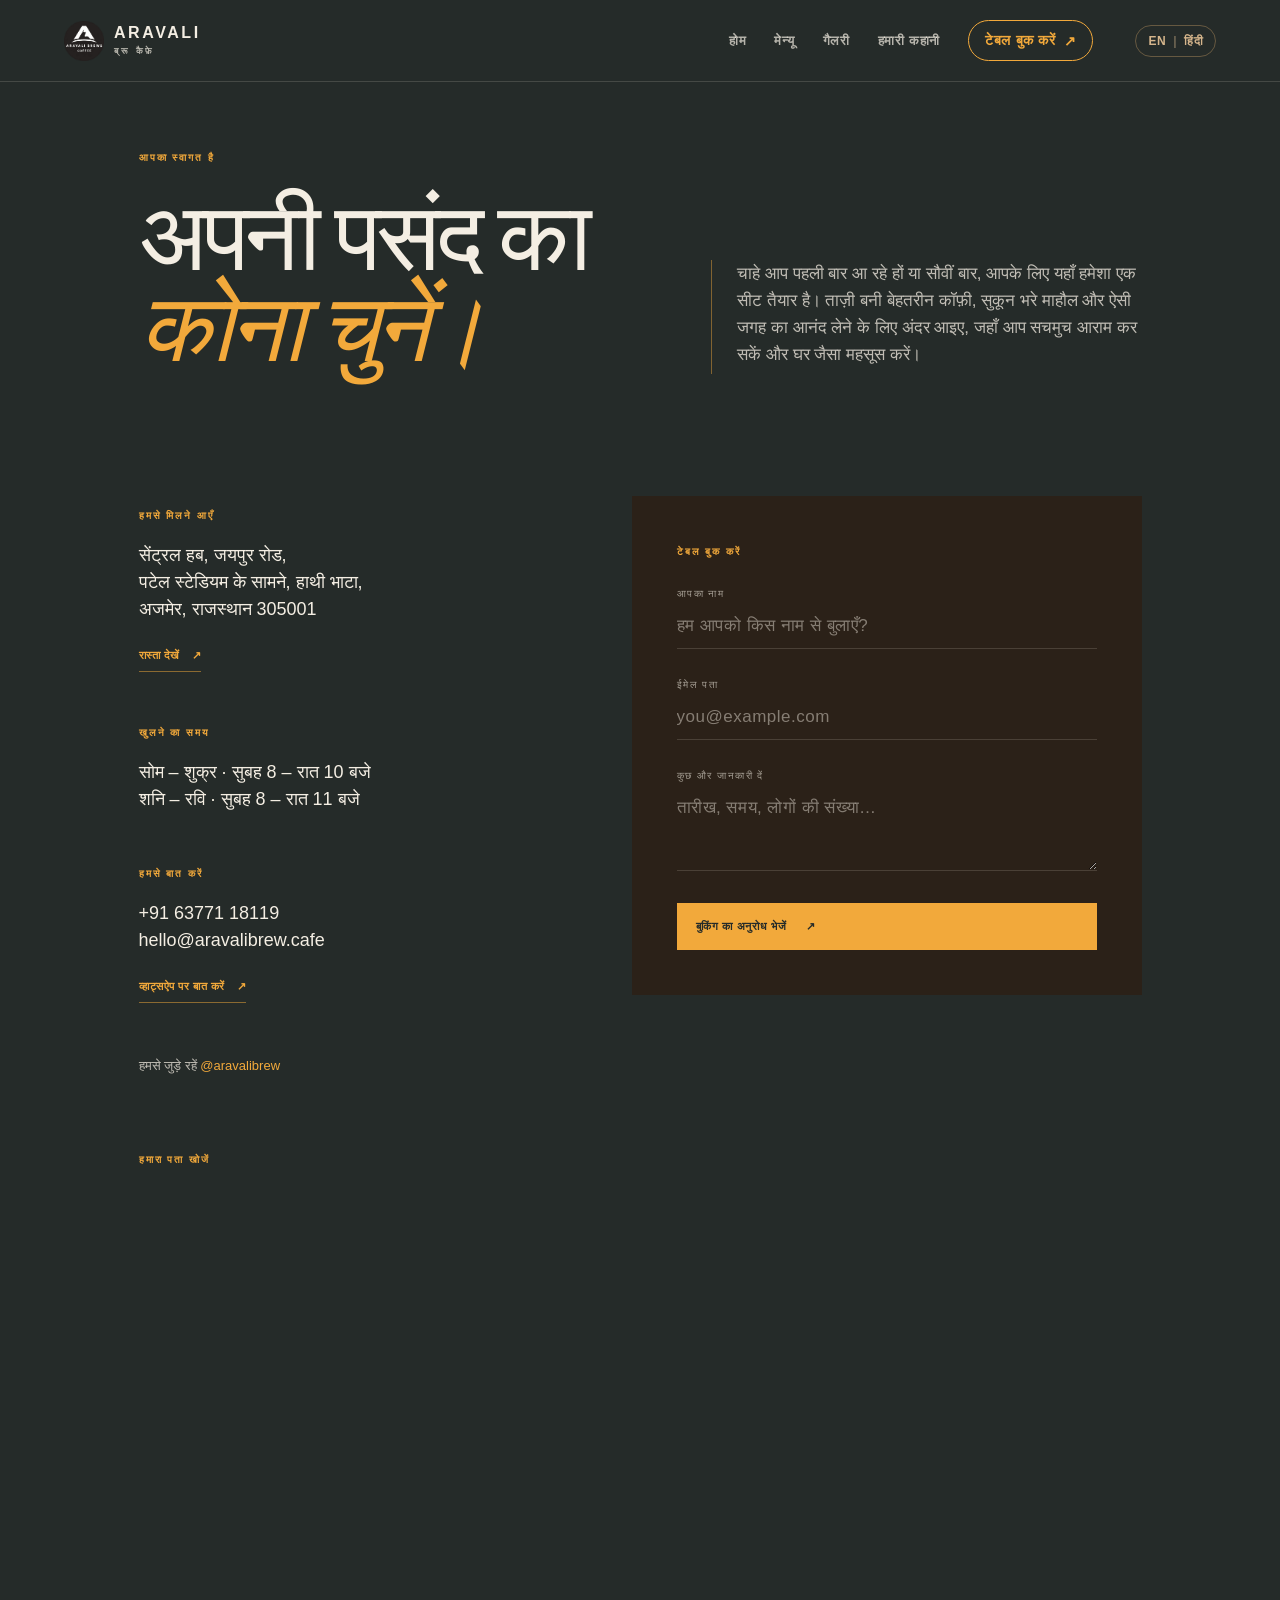
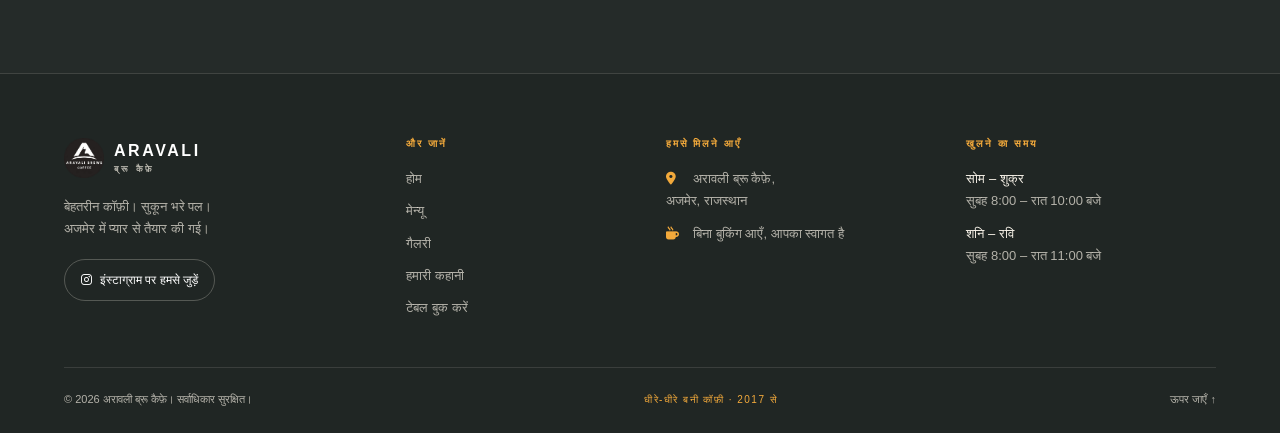
==== contact-hindi.html @ 502e84df "Update website files and assets" ====
<!DOCTYPE html>
<html lang="en">
<head>
  <meta charset="UTF-8">
  <meta name="viewport" content="width=device-width, initial-scale=1">
  <title>संपर्क करें | अरावली ब्रू कैफ़े</title>
      <link rel="shortcut icon" href="../images/logo.png" type="image/x-icon">

<link rel="stylesheet" href="https://cdnjs.cloudflare.com/ajax/libs/font-awesome/6.5.1/css/all.min.css">
  <link rel="stylesheet" href="./assets/style.css">
  <!-- <link rel="stylesheet" href="./assets/contact.css"> -->
</head>

<body>

<header class="site-header">
  <a class="brand" href="index-hindi.html">
    <img src="./assets/images/logo.png" alt="अरावली ब्रू कैफ़े का लोगो" class="brand-mark">
    <span>ARAVALI<small>ब्रू कैफ़े</small></span>
  </a>

<!--nav-list--->
  <input type="checkbox" id="nav-list" class="nav-list">
  <label for="nav-list" class="hamburger" aria-label="मेन्यू खोलें">
    <span></span>
    <span></span>
    <span></span>
  </label>

  <nav class="main-nav">
    <a  href="index-hindi.html">होम</a>
    <a  href="menu-hindi.html">मेन्यू</a>
    <a href="gallery-hindi.html">गैलरी</a>
    <a href="our-story-hindi.html">हमारी कहानी</a>
    <a class="nav-cta" href="contact-hindi.html">टेबल बुक करें <span>↗</span></a><!-- language -->
    <a href="contact-hindi.html" class="language-toggle" lang="hi">
      <span class="lang-en">EN</span>
      <span class="lang-divider">|</span>
      <span class="lang-hi">हिंदी</span>
    </a>
  </nav>
</header>
  <main>

    <!-- Intro -->
    <section class="contact-intro">
      <p class="eyebrow">आपका स्वागत है</p>
      <h1>अपनी पसंद का<br><em>कोना चुनें।</em></h1>
      <p class="contact-intro-copy">चाहे आप पहली बार आ रहे हों या सौवीं बार, आपके लिए यहाँ हमेशा एक सीट तैयार है। ताज़ी बनी बेहतरीन कॉफ़ी, सुकून भरे माहौल और ऐसी जगह का आनंद लेने के लिए अंदर आइए, जहाँ आप सचमुच आराम कर सकें और घर जैसा महसूस करें।</p>
    </section>

    <!-- Info + form -->
    <section class="contact-grid">

      <div class="info">

        <div class="info-block">
          <p class="eyebrow">हमसे मिलने आएँ</p>  
          <p class="info-text">सेंट्रल हब, जयपुर रोड,<br>पटेल स्टेडियम के सामने, हाथी भाटा,<br>अजमेर, राजस्थान 305001</p>
          <!-- opens Google Maps directions to the cafe -->
          <a class="text-link" href="https://www.google.com/maps/dir/?api=1&amp;destination=Central+Hub,+Jaipur+Rd,+Hathi+Bhata,+Ajmer,+Rajasthan+305001" target="_blank" rel="noreferrer">रास्ता देखें <span>↗</span></a>
        </div>

        <div class="info-block">
          <p class="eyebrow">खुलने का समय</p>
          <p class="info-text">सोम – शुक्र · सुबह 8 – रात 10 बजे<br>शनि – रवि · सुबह 8 – रात 11 बजे</p>
        </div>

        <div class="info-block">
          <p class="eyebrow">हमसे बात करें</p>
          <p class="info-text"><a href="tel:+916377118119">+91 63771 18119</a><br><a href="mailto:hello@aravalibrew.cafe">hello@aravalibrew.cafe</a></p>
          
          <a class="text-link" href="https://wa.me/916377118119?text=Hi%20Aravali%20Brew%2C%20I%27d%20like%20to%20reserve%20a%20table." target="_blank" rel="noreferrer">व्हाट्सऐप पर बात करें <span>↗</span></a>
        </div>

        <a class="social" href="https://instagram.com/aravalibrews/" target="_blank" rel="noreferrer">

          <span>हमसे जुड़े रहें <b>@aravalibrew</b></span>
        </a>

      </div>

      <form class="form-card" action="#" method="post">
        <p class="eyebrow">टेबल बुक करें</p>

        <div class="field">
          <label for="name">आपका नाम</label>
          <input id="name" type="text" name="name" placeholder="हम आपको किस नाम से बुलाएँ?" required>
        </div>

        <div class="field">
          <label for="email">ईमेल पता</label>
          <input id="email" type="email" name="email" placeholder="you@example.com" required>
        </div>

        <div class="field">
          <label for="more">कुछ और जानकारी दें</label>
          <textarea id="more" name="message" rows="3" placeholder="तारीख, समय, लोगों की संख्या…"></textarea>
        </div>

        <button type="submit">बुकिंग का अनुरोध भेजें <span>↗</span></button>
      </form>

    </section>

    <!-- google map -->
    <section class="map-section">
      <p class="eyebrow">हमारा पता खोजें</p>
      <iframe class="map-frame" title="अजमेर में अरावली ब्रू कैफ़े का नक्शा" src="https://maps.google.com/maps?q=Central+Hub,+Jaipur+Rd,+Hathi+Bhata,+Ajmer,+Rajasthan+305001&amp;output=embed" loading="lazy" referrerpolicy="no-referrer-when-downgrade" allowfullscreen></iframe>
    </section>

  </main>

  
  <footer class="site-footer">
    <div class="footer-top">

      <div class="footer-col footer-about">
        <a class="brand" href="index-hindi.html">
          <img src="./assets/images/logo.png" alt="अरावली ब्रू कैफ़े का लोगो" class="brand-mark">
          <span>ARAVALI<small>ब्रू कैफ़े</small></span>
        </a>
        <p>बेहतरीन कॉफ़ी। सुकून भरे पल।<br>अजमेर में प्यार से तैयार की गई।</p>
        <a class="footer-social" href="https://www.instagram.com/aravalibrews/" target="_blank" rel="noreferrer">
          <i class="fab fa-instagram fa-1.5x"></i>इंस्टाग्राम पर हमसे जुड़ें
        </a>
      </div>

      <div class="footer-col">
        <h4>और जानें</h4>
        <div class="footer-links">
          <a href="index-hindi.html">होम</a>
          <a href="menu-hindi.html">मेन्यू</a>
          <a href="gallery-hindi.html">गैलरी</a>
          <a href="our-story-hindi.html">हमारी कहानी</a>
          <a href="contact-hindi.html">टेबल बुक करें</a>
        </div>
      </div>

      <div class="footer-col">
        <h4>हमसे मिलने आएँ</h4>
        <p><i class="fa-solid fa-location-dot"></i> अरावली ब्रू कैफ़े,<br>अजमेर, राजस्थान</p>
        <p><i class="fa-solid fa-mug-hot"></i> बिना बुकिंग आएँ, आपका स्वागत है</p>
      </div>

      <div class="footer-col">
        <h4>खुलने का समय</h4>
        <p><span>सोम – शुक्र</span> सुबह 8:00 – रात 10:00 बजे</p>
        <p><span>शनि – रवि</span> सुबह 8:00 – रात 11:00 बजे</p>
      </div>

    </div>

    <div class="footer-bottom">
      <span>© 2026 अरावली ब्रू कैफ़े। सर्वाधिकार सुरक्षित।</span>
      <span class="footer-tag">धीरे-धीरे बनी कॉफ़ी · 2017 से</span>
      <a href="#top">ऊपर जाएँ ↑</a>
    </div>
  </footer>
</body>
</html>
---- assets/style.css ----
*{
      box-sizing: border-box;
      margin: 0;
    }
    body{
      background: #252B29;
      color: #F4EEE3;
      font-family: "DM Sans" , sans-serif;
    }
    a {
      color: inherit ;
      text-decoration: none;
    }
  /* header */
    .site-header{
      height: clamp(66px, 7vw, 82px);
      display: flex;
      align-items:  center;
      padding: 0 clamp(16px, 5vw, 70px);
      background: #252B29;
      border-bottom:1px solid rgba(244, 238, 227, 0.15);
      position: relative;
      z-index: 100;
    }
    .brand{
      display: flex;
      align-items: center;
      gap: 10px ;
      font: 600  16px "DM Sans", sans-serif;
      letter-spacing:0.16em;
    }
    .brand-mark{
      width: auto;
      height: 40px;
      object-fit: contain;
    }

    .brand small{
      display: block;
      margin-top: 4px;
      color: rgba(244, 238, 227, 0.7);
      font-size: 9px;
      letter-spacing: 0.3em;
    }

    .main-nav{
      display: flex;
      align-items: center;
      gap: clamp(14px, 2.2vw, 29px);
      margin-left: auto ;
      font: 700 13px "DM Sans", sans-serif;
      letter-spacing: 0.05em;
      color: rgba(244, 238, 227, 0.7);
    }
    .main-nav a{
      transition: color 0.25s ;
    }

    .main-nav a:hover,
    .main-nav a.active{
      color: #F7F2E8;
    }

    .nav-cta{
      font-size: 14px;
      display: flex;
      align-items:center;
      gap: 8px;
      padding: 11px 16px;
      border: 1px solid #F2A93B;
      border-radius: 100px;
      color: #F2A93B;
      transition: background 0.3s;
    }

    .nav-cta:hover{
      background: #F2A93B;
      color: #252B29 ;
    }
    
/* Language Toggle */
.language-toggle {
  display: inline-flex;
  align-items: center;
  justify-content: center;
  gap: 7px;
  margin-left: 14px;
  padding: 8px 12px;
  border: 1px solid rgba(183, 145, 94, 0.45);
  border-radius: 30px;
  color: #d5b58c;
  text-decoration: none;
  font-size: 12px;
  letter-spacing: 0.5px;
  white-space: nowrap;
  transition: all 0.3s ease;
}

.language-toggle:hover {
  background: rgba(183, 145, 94, 0.12);
  border-color: #c6a16d;
  color: #f0d6ad;
  transform: translateY(-1px);
}

.language-toggle .lang-divider {
  color: rgba(213, 181, 140, 0.45);
}

.language-toggle .lang-en,
.language-toggle .lang-hi {
  transition: color 0.3s ease;
}


  /* hero */
.hero {
  position: relative;
  min-height: clamp(520px, 75vh, 720px);
  display: flex;
  align-items: center;
  padding: clamp(90px, 8vw, 120px) clamp(22px, 8vw, 110px);
}

.hero-image {
  position: absolute;
  inset: 0;
  background-image: url("./images/story.jpg");
  background-size: cover;
  background-position: center 60%;
  animation: heroIn 1.4s ease both;
}

.hero-overlay {
  position: absolute;
  inset: 0;
  background: 
    linear-gradient(90deg, rgba(37, 43, 41, 0.87), rgba(37, 43, 41, 0.18) 75%),
    linear-gradient(0deg, rgba(37, 43, 41, 0.7), transparent 55%);
}

.hero-content {
  position: relative;
  max-width: 680px;
  animation: rise 0.8s 0.2s ease both;
}

.eyebrow {
  color: #F2A93B;
  font: 600 10px "DM Sans", sans-serif;
  letter-spacing: 0.2em;
  text-transform: uppercase;
}

.hero h1 {
  margin: clamp(10px, 1.5vw, 18px) 0;
  font: 500 clamp(38px, 6vw, 72px) / 0.95 "Playfair Display", serif;
  letter-spacing: -0.04em;
}

.hero h1 em {
  color: #F2A93B;
  font-family: "Cormorant Garamond", "Playfair Display", serif;
  font-weight: 500;
}

.hero-copy {
  max-width: min(335px, 100%);
  margin: clamp(10px, 1.5vw, 20px) 0 clamp(20px, 2.5vw, 28px);
  color: rgba(244, 238, 227, 0.85);
  font: 15px / 1.65 "DM Sans", sans-serif;
}

.button {
  display: inline-flex;
  align-items: center;
  gap: 20px;
  padding: 15px 19px;
  background: #bd8516;
  color: #ffffff;
  font: 600 11px "DM Sans", sans-serif;
  letter-spacing: 0.06em;
  transition: transform 0.25s;
}

.button:hover {
  transform: translateY(-3px);
}

.hero-note {
  position: absolute;
  right: 5vw;
  bottom: 5vw;
  display: flex;
  align-items: center;
  gap: 14px;
  color: rgba(244, 238, 227, 0.7);
  font: 10px "DM Sans", sans-serif;
}

.hero-note p {
  position: absolute;
  right: 0;
  top: 22px;
  width: 100px;
  text-align: right;
  font-size: 8px;
  letter-spacing: 0.15em;
  text-transform: uppercase;
}
 /* welcome */

    .welcome{
      padding: clamp(36px, 4.5vw, 60px) clamp(22px, 10vw, 150px);
      background: #F4EEE3;
    }

    .welcome .eyebrow {
      color: #B8692F;
    }
    .welcome-grid {
      display: grid;
      grid-template-columns: repeat(auto-fit, minmax(min(100%, 320px), 1fr));
      gap: clamp(24px, 6vw, 110px);
      align-items:  end;
      margin-top: clamp(16px, 2.2vw, 28px) ;
    }

    .welcome h2{
      color: #252B29;
      font: 500 clamp(32px, 4vw, 58px) / 0.92 "Playfair Display", serif;
      letter-spacing: -0.045em;
      line-height: 120%;  
    }
    .welcome h2 em {
      color: #B8692F;
      font-family: "Cormorant Garamond", "Playfair Display", serif;
    }
    .large-copy {
      max-width: 100%;
      margin-bottom: clamp(14px, 1.8vw, 22px);
      color: rgba(37, 43, 41, 0.75);
      font: clamp(14px, 1.2vw, 15px) / 1.6 "DM Sans", sans-serif;
    }

    .text-link{
      display: inline-flex;
      align-items: center ;
      gap: 12px;
      padding-bottom: 9px;
      border-bottom: 1px solid rgba(184, 105, 47, 0.5);
      color: #B8692F;
      font: 600 11px "DM Sans", sans-serif;
      letter-spacing: 0.05em ;
      transition: gap 0.3s ;
    }

    .text-link:hover{
      gap: 20px ;
    }  
    /* features */

    .feature-strip{
      display: grid ;
      grid-template-columns: repeat(auto-fit, minmax(min(100%, 380px), 1fr));
    }
    .feature-photo {
      min-height: 320px;
      overflow: hidden;
    }
    .feature-image{
      width: 100%;
      height:100%;
      background-image: url("./images/home2.jpg");
      background-size: cover;
      background-position: center;
      transition: transform 1.2s ease;
    }
    .feature-photo:hover .feature-image {
      transform: scale(1.06);
    }

    .feature-copy{
      padding: clamp(48px, 8vw, 110px) clamp(22px, 7vw, 110px);
      background: #334b57;
    }

    .feature-copy .eyebrow{
      color: #F7F2E8;
    }
    .feature-copy h2 {
      margin:clamp(14px, 2vw, 25px) 0;
      font: 500 clamp(38px, 5.2vw, 78px) / 0.92 "Playfair Display", serif;
      letter-spacing: -0.045em;
    }

    .feature-copy h2 em{
      color: #F2A93B;
      font-family: "Cormorant Garamond", "Playfair Display", serif;
    }
    .feature-copy p:not(.eyebrow) {
      max-width: min(300px, 100%);
      margin: clamp(18px, 2.5vw, 30px) 0;
      color: #F7F2E8;
      font: clamp(14px, 1.3vw, 15px) / 1.7 "DM Sans", sans-serif;
    }
    .light-link {
      color: #F7F2E8;
      border-color: rgba(247, 242, 232, 0.5);
    }
    /* ------ quote ---------- */
    .quote-section {
      padding: clamp(64px, 8vw, 120px) clamp(22px, 10vw, 150px);
      text-align: center;
    }

    .quote-mark {
      margin-bottom: clamp(16px, 2.5vw, 32px);
      color: #F2A93B;
      font: clamp(64px, 8vw, 100px) / 0.4 "Cormorant Garamond", "Playfair Display", serif;
    }

    .quote-section blockquote {
      margin: 0 auto 35px;
      font: italic 500 clamp(30px, 4.8vw, 72px) / 0.95 "Playfair Display", serif;
    }

    /* ------- footer ------- */

    .site-footer {
      padding: clamp(40px, 5vw, 70px) clamp(20px, 5vw, 70px) 24px ;
      border-top: 1px solid rgba(244, 238, 227, 0.15);
      background: #202624;
      color: rgba(244, 238, 227, 0.7);
      font: 13px / 1.7 "DM Sans", sans-serif;
    }
    .footer-top {
      display: grid;
      grid-template-columns: 1.4fr 1fr 1.2fr 1.2fr;
      gap: clamp(28px, 4vw, 60px);
      padding-bottom: clamp(28px, 4vw, 48px);
      border-bottom: 1px solid rgba(244, 238, 227, 0.12);
    }

    .footer-col h4 {
      margin-bottom: 18px;
      color: #F2A93B;
      font: 600 10px "DM Sans", sans-serif;
      letter-spacing: 0.2em;
      text-transform: uppercase;
    }

    .footer-col p {
      margin-bottom: 10px;
    }
    .footer-col p i {
      width: 18px;
      margin-right: 6px;
      color: #F2A93B;
    }

    .footer-col p span {
      display: block;
      color: #F7F2E8;
      font-weight: 500;
    }
    .footer-about .brand {
      margin-bottom: 18px;
    }

    .footer-social {
      display: inline-flex;
      align-items: center;
      gap: 8px;
      margin-top: 8px;
      padding: 10px 16px;
      border: 1px solid rgba(244, 238, 227, 0.25);
      border-radius: 100px;
      color: #F7F2E8;
      font-size: 12px;
      transition: border-color 0.3s, background 0.3s;
    }

    .footer-social:hover {
      border-color: #F2A93B;
      background: rgba(242, 169, 59, 0.1);
    }
    .site-footer a {
      color: white;
    }

    .footer-links {
      display: flex;
      flex-direction: column;
      gap: 10px;
      padding: 0;
    }

    .footer-links a {
      color: rgba(244, 238, 227, 0.7);
      transition: color 0.25s, transform 0.25s;
    }

    .footer-links a:hover{
      color: #F2A93B;
      transform: translateX(4px) ;
    }

    .footer-bottom {
      display: flex;
      flex-wrap: wrap;
      align-items: center;
      justify-content: space-between;
      gap: 12px;
      padding-top: 22px;
      font-size: 11px;
    }
    .footer-tag{
      color: #F2A93B;
      letter-spacing: 0.15em;
      text-transform: uppercase;
      font-size: 10px;
    }
    .footer-bottom a {
      color: rgba(244, 238, 227, 0.7);
      transition: color 0.25s;
    }
    .footer-bottom a:hover {
      color: #F2A93B;
    }

    @media (max-width: 900px) {
      .footer-top {
        grid-template-columns: 1fr 1fr;
      }
    }

    @media (max-width: 520px) {
      .footer-top {
        grid-template-columns: 1fr;
      }
      .footer-bottom {
        flex-direction: column;
        align-items: flex-start;
      }
    }  /* animations */
    @keyframes heroIn{
      from {
        transform: scale(1.08);
        opacity: 0.4;
      }
      to {
        transform: scale(1);
        opacity: 1;
      }
    }
    @keyframes rise{
      from {
        transform: translateY(25px);
        opacity: 0;
      }
      to {
        transform: none;
        opacity: 1;
      }
    }
    @keyframes grow{
      from {
        transform: scaleX(0);
      }
      to {
        transform: scaleX(1);
      }
    }

    @keyframes spin{
      to {
        transform: rotate(360deg);
      }
    }

    @keyframes reveal {
      from {
        transform: translateY(40px);
        opacity: 0;
      }
    }

/* --------- Hamburger------- */
.nav-list,
.hamburger {
  display: none;
}
/* ------ mobile ------- */
@media (max-width: 768px) {
    .language-toggle {
        margin-left: 6px;
        padding: 7px 9px;
        font-size: 11px;
        gap: 5px;
      }
    

  .hamburger {
    display: flex;
    flex-direction: column;
    justify-content: center;
    align-items: center;
    gap: 5px;
    flex-shrink: 0;
    width: 40px;
    height: 40px;
    margin-left: auto;
    cursor: pointer;
  }
  .hamburger span {
    display: block;
    width: 24px;
    height: 2px;
    background: #F4EEE3;
    transition: transform 0.3s ease, opacity 0.3s ease;
  }
  .nav-list:checked + .hamburger span:nth-child(1) {
    transform: translateY(7px) rotate(45deg);
  }
  .nav-list:checked + .hamburger span:nth-child(2) {
    opacity: 0;
  }
  .nav-list:checked + .hamburger span:nth-child(3) {
    transform: translateY(-7px) rotate(-45deg);
  }

  /* dropdown, closed by default */
  .main-nav {
    position: absolute;
    top: 100%;
    left: 0;
    right: 0;
    flex-direction: column;
    align-items: flex-start;
    gap: 0;
    margin-left: 0;
    max-height: 0;
    overflow: hidden;
    background: #252B29;
    font-size: 14px;
    transition: max-height 0.4s ease;
  }

  /* dropdown open */
  .nav-list:checked ~ .main-nav {
    max-height: 420px;
    border-bottom: 1px solid rgba(244, 238, 227, 0.15);
  }

  .main-nav a:not(.nav-cta) {
    width: 100%;
    padding: 16px clamp(16px, 5vw, 70px);
    border-top: 1px solid rgba(244, 238, 227, 0.08);
  }

  .nav-cta {
    margin: 16px clamp(16px, 5vw, 70px) 20px;
  }

  .page-indicator {
    display: none;
  }
}

@media (max-width: 360px) {
  .site-footer {
    flex-direction: column;
    align-items: flex-start;
  }
}


/* ------- Menu ----------- */
/* introo */

.page-intro {
  display: grid;
  grid-template-columns: minmax(0, 1.15fr) minmax(0, 1fr);
  column-gap: clamp(30px, 6vw, 90px);
  align-items: end;
  padding: clamp(36px, 5vw, 70px) clamp(22px, 10vw, 150px) clamp(72px, 9vw, 120px);
}

.page-intro .eyebrow {
  grid-column: 1 / -1;
  animation: rise 0.8s 0.1s ease both;
}

.page-intro h1 {
  grid-column: 1;
  max-width: 900px;
  margin: clamp(16px, 2.5vw, 25px) 0;
  font: 500 clamp(44px, 7.5vw, 108px) / 0.9 "Playfair Display", serif;
  letter-spacing: -0.05em;
  animation: rise 0.8s 0.25s ease both;
}
.page-intro h1 em {
  color: #F2A93B;
  font-family: "Cormorant Garamond", "Playfair Display", serif;
  font-weight: 500;
}

.intro-copy {
  grid-column: 2;
  width: 100%;
  max-width: 460px;
  margin-bottom: clamp(16px, 2.5vw, 25px);
  padding-bottom: 6px;
  padding-left: clamp(16px, 2vw, 28px);
  border-left: 1px solid rgba(242, 169, 59, 0.45);
  color: rgba(244, 238, 227, 0.75);
  font: clamp(15px, 1.4vw, 17px) / 1.7 "DM Sans", sans-serif;
  animation: rise 0.8s 0.4s ease both;
}

/* tablets and phones: stack again */
@media (max-width: 768px) {
  .page-intro {
    grid-template-columns: minmax(0, 1fr);
  }
  .page-intro h1,
  .intro-copy {
    grid-column: 1;
  }
  .intro-copy {
    max-width: 620px;
    margin-bottom: 0;
    padding-left: 0;
    border-left: 0;
  }
}
/* -------- menu section ------ */

.menu-section {
  padding: clamp(36px, 4vw, 56px) clamp(22px, 10vw, 150px) clamp(60px, 8vw, 110px);
  background: #F4EEE3;
  color: #252B29;
  display: flex;
  flex-direction: column;
}

/* ------- tabs ---------- */

html {
  scroll-behavior: smooth;
}

.tabs {
  order: -1;
  display: flex;
  flex-wrap: wrap;
  gap: clamp(18px, 3vw, 34px);
  border-bottom: 1px solid rgba(37, 43, 41, 0.15);
}

.tabs a{
  position: relative;
  padding-bottom: 18px;
  color: rgba(37, 43, 41, 0.6);
  font: 600 12px "DM Sans", sans-serif;
  letter-spacing: 0.03em;
  transition: color 0.3s;
}
.tabs a::after{
  content: "";
  position: absolute;
  left: 0;
  bottom: -1px;
  width: 100%;
  height: 2px;
  background: #B8692F;
  transform: scaleX(0);
  transform-origin: left;
  transition: transform 0.4s ease;
}
.tabs a:hover {
  color: #252B29;
}

.tabs a:first-child {
  color: #B8692F;
}


.tabs a:first-child::after {
  transform: scaleX(1);
}

#kitchen:target ~ .tabs a:first-child,
#sweet:target ~ .tabs a:first-child {
  color: rgba(37, 43, 41, 0.6);
}

#kitchen:target ~ .tabs a:first-child::after,
#sweet:target ~ .tabs a:first-child::after {
  transform: scaleX(0);
}



/* the tab of the opened panel is selected */
#kitchen:target ~ .tabs a[href="#kitchen"],
#sweet:target ~ .tabs a[href="#sweet"] {
  color: #B8692F;
}

#kitchen:target ~ .tabs a[href="#kitchen"]::after,
#sweet:target ~ .tabs a[href="#sweet"]::after {
  transform: scaleX(1);
}


.panel {
  display: none;
  flex-wrap:wrap;
  align-items: flex-start;
  gap: clamp(32px, 6vw, 90px);
  margin-top: clamp(24px, 4vw, 50px);
  scroll-margin-top: 220px;
}

#coffee {
  display: flex;
}

#kitchen:target,
#sweet:target {
  display: flex;
}
#kitchen:target ~ #coffee,
#sweet:target ~ #coffee {
  display: none;
}

/* ------- hidden radio buttons -------- */
.panel input{
  display: none;
}

/* ----- menu list ---------- */

.menu-list {
  flex: 3 1 380px;
  list-style: none;
  padding: 0;
}
.menu-item{
  display: grid;
  grid-template-columns: clamp(32px, 5vw, 55px) 1fr auto;
  gap: 10px;
  padding: clamp(18px, 2.4vw, 26px) 0;
  border-bottom: 1px solid rgba(37, 43, 41, 0.15);
  cursor: pointer;
  animation: fade 0.6s ease both;
  transition: padding 0.35s ease, background 0.35s ease;
}

li:nth-child(2) .menu-item {
  animation-delay: 0.1s;
}

li:nth-child(3) .menu-item {
  animation-delay: 0.2s;
}
li:nth-child(4) .menu-item {
  animation-delay: 0.3s;
}
.menu-item:hover,
.pick-1:checked ~ .menu-list .item-1,
.pick-2:checked ~ .menu-list .item-2,
.pick-3:checked ~ .menu-list .item-3,
.pick-4:checked ~ .menu-list .item-4 {
  padding-left: 16px;
  background: linear-gradient(90deg, rgba(242, 169, 59, 0.18), transparent);
}

.menu-number{
  padding-top: 4px;
  color: #B8692F;
  font: 11px "DM Sans", sans-serif;
}

.menu-item h3{
  margin-bottom: 7px;
  font: 500 clamp(20px, 2vw, 24px) "Playfair Display", serif;
}
.menu-item p{
  color: rgba(37, 43, 41, 0.7);
  font: 13px "DM Sans", sans-serif;
}

.menu-price {
  padding-top: 4px;
  color: #B8692F;
  font: 500 18px "Cormorant Garamond", serif;
  white-space: nowrap;
}

/* ----- Photo + caption --------- */

.menu-aside {
  flex: 2 1 180px;
  max-width: 420px;
}
.menu-photo {
  position: relative;
  width: 100%;
  aspect-ratio: 1 / 1.18;
  background: #3E8A8C;
  overflow: hidden;
}

/* every photo is hidden, stacked in the same spot */
.menu-photo img {
  display: none;
  position: absolute;
  inset: 0;
  width: 100%;
  height: 100%;
  object-fit: cover;
}

/* show only the photo whose number matches the picked radio */
.pick-1:checked ~ .menu-aside .photo-1,
.pick-2:checked ~ .menu-aside .photo-2,
.pick-3:checked ~ .menu-aside .photo-3,
.pick-4:checked ~ .menu-aside .photo-4 {
  display: block;
  animation: wipe 1s ease both;
}

.menu-aside figcaption {
  max-width: 270px;
  margin-top: 16px;
  color: #B8692F;
  font: italic 18px / 1.35 "Cormorant Garamond", serif;
  animation: fade 0.8s 0.5s ease both;
}

/* ------- animations ---------- */

@keyframes fade {
  from {
    transform: translateY(14px);
    opacity: 0;
  }
}

@keyframes wipe {
  from {
    clip-path: inset(0 0 100% 0);
    opacity: 0.4;
  }
  to {
    clip-path: inset(0 0 0 0);
    opacity: 1;
  }
}
@media (max-width: 360px) {

  .page-intro h1 {
    font-size: 44px;
  }
  .tabs {
    gap: 16px;
  }
  .tabs a {
    font-size: 11px;
  }

  .panel {
    gap: 28px;
    scroll-margin-top: 120px;
  }
  .menu-list {
    flex: 1 1 100%;
    min-width: 0;
  }

  .menu-item {
    grid-template-columns: 26px 1fr auto;
    gap: 8px;
  }
  .menu-item h3 {
    font-size: 18px;
  }
  .menu-item p {
    font-size: 12px;
  }
  .menu-price {
    font-size: 16px;
  }

  .menu-aside {
    flex: 1 1 100%;
    max-width: 100%;
  }
}/* -------- print-friendly menu -------- */
@media print {
  @page { margin: 14mm; }

  * {
    animation: none;
    transition: none;
    -webkit-print-color-adjust: exact;
    print-color-adjust: exact;
  }

  body,
  .page-intro,
  .menu-section {
    background: #fff;
    color: #000;
  }

  .page-intro {
    display: block;
    padding: 0 0 16px;
  }
  .page-intro h1 { 
    font-size: 40px;
     margin: 8px 0; 
    }
  .intro-copy {
    max-width: none;
    padding-left: 12px;
    color: #333;
  }

  .menu-section { 
    padding: 0; 
  }

  /* hide interactive and decorative parts */
  .tabs,
  .menu-aside,
  nav,
  header,
  footer { 
    display: none; 
  }

  /* print every panel: selectors match the specificity of your :target rules */
  .panel,
  #coffee,
  #kitchen,
  #sweet,
  #kitchen:target ~ #coffee,
  #sweet:target ~ #coffee {
    display: block;
    margin-top: 20px;
  }

  .menu-item,
  .menu-item:hover,
  .pick-1:checked ~ .menu-list .item-1,
  .pick-2:checked ~ .menu-list .item-2,
  .pick-3:checked ~ .menu-list .item-3,
  .pick-4:checked ~ .menu-list .item-4 {
    padding: 10px 0;
    background: none;
    break-inside: avoid;
    cursor: auto;
  }
  .menu-item p { 
    color: #333; 
  }

  a { 
    color: inherit; 
    text-decoration: none; 
  }
}


/* -------- Gallery ---------- */
  /* ---- shared container ---------- */
  .hero,
  .gallery {
    width: min(1100px, 90%);
    margin-left: auto;
    margin-right: auto;
  }

  /* ----- hero -------- */
    .hero {
  display: grid;
  grid-template-columns: 1.15fr 1fr;
  column-gap: clamp(30px, 6vw, 90px);
  align-items: end;
  min-height: 0;
  padding: clamp(70px, 5vw, 65px) 0 clamp(64px, 10vw, 140px);
}
  .label{
    grid-column: 1 / -1;
    margin-bottom: clamp(18px, 2.5vw, 28px);
    color: #c9a24b;
    font-size: 10px;
    letter-spacing: 0.2em;
    font-weight: bold;
    text-transform: uppercase;
  }
  .hero h1{
    grid-column: 1;
    margin: 0;
    font-family: "Playfair Display", Georgia, serif;
    font-size: clamp(44px, 8vw, 96px);
    font-weight: 500;
    line-height: 0.8;
    letter-spacing: -0.05em;
    color: #f5efe6;
  }

  .hero h1 em {
    display: block;
    color: #c9a24b;
    font-family: "Cormorant Garamond", "Playfair Display", serif;
    font-style: italic;
  }
  .intro{
    grid-column: 2;
    width: 100%;
    max-width: 460px;
    margin: 0;
    padding-bottom: 6px;
    padding-left: clamp(16px, 2vw, 28px);
    border-left: 1px solid rgba(201, 162, 75, 0.45);
    font-size: clamp(15px, 1.4vw, 17px);
    line-height: 1.6;
    color: #b9ab98;
  }

  /* tablets and phones: stack again */
  @media (max-width: 768px) {
    .hero {
      grid-template-columns: 1fr;
    }
    .hero h1,
    .intro {
      grid-column: 1;
    }
    .intro {
      max-width: 100%;
      margin-top: clamp(20px, 3vw, 30px);
      padding-left: 0;
      border-left: 0;
    }
  }/* -------- gallery--------- */
  .gallery {
    margin-bottom: clamp(50px, 7vw, 90px);
    display: grid;
    grid-template-columns: 1.05fr 0.75fr 1fr;
    grid-auto-rows: clamp(180px, 20vw, 240px);
    gap: clamp(10px, 1.5vw, 15px);
  }
  .card {
    position: relative;
    display: flex;
    align-items: flex-end;
    overflow: hidden;
    background-color: #3b2a22;
    background-size: cover;
    background-position: center;
  }

  .card::after{
    content: "";
    position: absolute;
    left: 0;
    right: 0;
    bottom: 0;
    height: 110px;
    background: linear-gradient(transparent, rgba(0, 0, 0, 0.65));
  }

  .caption {
    position: relative;
    z-index: 1;
    padding: 0 18px 18px;
    font-size: 12px;
    font-weight: 500;
    color: #ffffff;
    transition: color 0.3s;
  }

  /* sizes */
  .tall{
    grid-row: span 2; 
    }
    .wide{ 
    grid-column: span 2; 
  }
    .wide2 {
      grid-column: span 2; 
    }

  .c1 {
    background-color: #cfc3b5;
    background-image: url("images/gallery/gallery9.jpg");
  }
  .c2 {
    background-color: #6b3b2f;
    background-image: url("images/gallery/gallery2.jpg");
  }
  .c3 {
    background-color: #b98a5a;
    background-image: url("images/gallery/gallery3.jpg");
  }
  .c4 {
    background-color: #7d8a8f;
    background-image: url("images/gallery/gallery5.jpg");
  }
  .c5 {
    background-color: #4a3a35;
    background-image: url("images/gallery/gallery7.jpg");
  }
  .c6 {
    background-color: #6a4a35;
    background-image: url("images/gallery/gallery6.jpg");
  }
  .c7 {
    background-color: #b98a5a;
    background-image: url("images/gallery/gallery1.jpg");
  }
  .c8 {
    background-color: #b98a5a;
    background-image: url("images/gallery/gallery4.jpeg");
  }
  .c9 {
    background-color: #b98a5a;
    background-image: url("images/gallery/gallery8.jpeg");
  }
  .card:hover {
    transform: scale(1.02);
    transition: transform 0.3s;
  }

  .card:hover .caption {
    color: #c9a24b;
    transform: scale(1.05);
  }

  /* --------phones (360px) ---------- */
  @media (max-width: 360px) {
    .hero h1 {
      font-size: 44px;
    }

    .gallery {
      grid-auto-rows: 200px;
    }
  }


/* --------- Our Story ------------ */
/* ----- shared container ---------- */
.story-intro,
.story,
.values {
  width: min(1100px, 90%);
  margin-left: auto;
  margin-right: auto;
}

/* ----- intro ---------- */
.story-intro{
  display: grid;
  grid-template-columns: 1.15fr 1fr;
  column-gap: clamp(30px, 6vw, 90px);
  align-items: end;
  padding: clamp(32px, 5vw, 70px) 0 clamp(64px, 10vw, 140px);
}
.story-intro .eyebrow {
  grid-column: 1 / -1;
  margin-bottom: 20px;
  animation: rise 0.8s 0.1s ease both;
}

.story-intro h1 {
  grid-column: 1;
  font-family: "Playfair Display", Georgia, serif;
  font-size: clamp(42px, 8vw, 96px);
  font-weight: 500;
  line-height: 0.9;
  letter-spacing: -0.05em;
  color: #F4EEE3;
  animation: rise 0.8s 0.25s ease both;
}
.story-intro h1 em {
  color: #F2A93B;
  font-family: "Cormorant Garamond", "Playfair Display", serif;
  font-style: italic;
}

.story-intro-copy{
  grid-column: 2;
  width: 100%;
  max-width: 440px;
  margin: 0;
  padding-bottom: 6px;
  padding-left: clamp(16px, 2vw, 28px);
  border-left: 1px solid rgba(242, 169, 59, 0.45);
  font-size: clamp(15px, 1.4vw, 17px);
  line-height: 1.6;
  color: rgba(244, 238, 227, 0.75);
  animation: rise 0.8s 0.4s ease both;
}

/* tablets and phones: stack again */
@media (max-width: 768px) {
  .story-intro {
    grid-template-columns: 1fr;
  }
  .story-intro h1,
  .story-intro-copy {
    grid-column: 1;
  }
  .story-intro-copy {
    max-width: 100%;
    margin-top: clamp(20px, 3vw, 30px);
    padding-left: 0;
    border-left: 0;
  }
}
/* -----photo + story -------- */
.story {
  display: grid;
  grid-template-columns: 1fr 1fr;
  gap: clamp(32px, 9vw, 127px);
  align-items: start;
}

.story-photo {
  height: clamp(300px, 40vw, 520px);
  overflow: hidden;
  background-color: #2B2118;
}
.story-photo img {
  display: block;
  width: 100%;
  height: 100%;
  object-fit: cover;
  transition: transform 1s ease;
}

.story-photo:hover img {
  transform: scale(1.05);
}

.story-text {
  padding-top: clamp(0px, 2vw, 30px);
}


.story-text .year {
  margin-bottom: clamp(20px, 3vw, 35px);
  font-family: "Cormorant Garamond", "Playfair Display", serif;
  font-size: clamp(56px, 6vw, 72px);
  font-style: italic;
  line-height: 1;
  color: #F2A93B;
}

.story-text p {
  margin-bottom: 25px;
  font-size: clamp(15px, 1.4vw, 17px);
  line-height: 1.6;
  color: rgba(244, 238, 227, 0.75);
}

.story-text .text-link {
  margin-top: 10px;
  color: #F2A93B;
    font-size: clamp(5px, 1.4vw, 14px);
  border-color: rgba(242, 169, 59, 0.5);
}

/* ------- values ---------- */
.values {
  margin-top: clamp(80px, 12vw, 180px);
  padding-bottom: clamp(60px, 8vw, 110px);
  display: grid;
  grid-template-columns: repeat(3, 1fr);
  gap: clamp(20px, 2.5vw, 25px);

}
.values-heading {
  grid-column: 1 / -1;
  margin-bottom: clamp(10px, 2vw, 24px);
  font-family: "Playfair Display", Georgia, serif;
  font-size: clamp(32px, 4.5vw, 56px);
  font-weight: 500;
  line-height: 1;
  letter-spacing: -0.04em;
  color: #F4EEE3;
}

.values-heading em {
  color: #F2A93B;
  font-family: "Cormorant Garamond", "Playfair Display", serif;
  font-style: italic;
}
.value{
  padding-top: 28px;
  border-top: 1px solid rgba(244, 238, 227, 0.15);
  transition: border-color 0.4s;
}
.value:hover {
  border-top-color: #F2A93B;
}
.value-number {
  font-size: 11px;
  color: #F2A93B;
}
.value h3 {
  margin: 28px 0 10px;
  font-family: "Playfair Display", Georgia, serif;
  font-size: clamp(24px, 2.2vw, 28px);
  font-weight: 500;
  letter-spacing: -0.02em;
}

.value p {
  max-width: 240px;
  font-size: 14px;
  line-height: 1.5;
  color: rgba(244, 238, 227, 0.7);
}

/* ---------- Mobile: values stack ---------- */
@media (max-width: 700px) {
  .values {
    grid-template-columns: 1fr;
    gap: 36px;
  }

  .value p {
    max-width: 100%;
  }
}

/* ---------phones (360px) ---------- */
@media (max-width: 360px) {
  .story-intro h1 {
    font-size: 42px;
  }

  .story-photo {
    height: 260px;
  }

  .value h3 {
    font-size: 24px;
  }
}


/* -------- Contact --------- */
/* ------- intro -------- */
.contact-intro {
  width: 1003px;
  max-width: 90%;
  margin: 0 auto;
  padding: clamp(36px, 5.5vw, 70px) 0 clamp(69px, 9.5vw, 140px);
  display: grid;
  grid-template-columns: minmax(0, 1.15fr) minmax(0, 1fr);
  column-gap: clamp(30px, 6vw, 90px);
  align-items: end;
}
.contact-intro .eyebrow{
  grid-column: 1 / -1;
  margin-bottom: 28px;
  animation: rise 0.8s 0.1s ease both;
}
.contact-intro h1{
  grid-column: 1;
  font-family: "Playfair Display", Georgia, serif;
  font-size: clamp(42px, 7.5vw, 96px);
  font-weight: 500;
  line-height: 0.95;
  letter-spacing: -0.05em;
  color: #F4EEE3;
  animation: rise 0.8s 0.25s ease both;
}

.contact-intro h1 em {
  color: #F2A93B;
  font-family: "Cormorant Garamond", "Playfair Display", serif;
  font-style: italic;
}
.contact-intro-copy{
  grid-column: 2;
  width: 100%;
  max-width: 440px;
  margin: 0;
  padding-bottom: 6px;
  padding-left: clamp(16px, 2vw, 28px);
  border-left: 1px solid rgba(242, 169, 59, 0.45);
  font-size: clamp(15px, 1.4vw, 17px) ;
  line-height: 1.6;
  color: rgba(244, 238, 227, 0.75);
  animation: rise 0.8s 0.4s ease both;
}/* -------- info n form -------- */
.contact-grid {
  width: 1003px;
  max-width: 90%;
  margin: 0 auto;
  padding-bottom: 80px;
  display: grid;
  grid-template-columns: minmax(0, 1fr) minmax(0, 510px);
  gap: 60px;
  align-items: start;
}

/* left side */
.info {
  padding-top: 14px;
}

.info-block {
  margin-bottom: 55px;
}
.info-text {
  margin: 20px 0 22px;
  font-size: 18px;
  line-height: 1.5;
  color: #F4EEE3;
  overflow-wrap: anywhere;
}

.info-block .info-text:last-child {
  margin-bottom: 0;
}

/* phone + email links */
.info-text a {
  transition: color 0.3s;
}
.info-text a:hover {
  color: #F2A93B;
}
.info .text-link {
  color: #F2A93B;
  border-color: rgba(242, 169, 59, 0.5);
}

.social {
  display: flex;
  align-items: center;
  gap: 16px;
  font-size: 13px;
  color: rgba(244, 238, 227, 0.75);
}
.social b{
  font-weight: normal;
  color: #F2A93B;
}
.social-icon {
  width: 40px;
  height: 40px;
  flex-shrink: 0;
  display: flex;
  align-items: center;
  justify-content: center;
  border: 1px solid rgba(244, 238, 227, 0.2);
  border-radius: 50%;
  color: #F4EEE3;
  transition: border-color 0.3s, color 0.3s;
}
.social:hover .social-icon {
  border-color: #F2A93B;
  color: #F2A93B;
}
.form-card {
  padding: 50px 45px 45px;
  background: #2B2118;
}

.field {
  margin-top: 30px;
}
.field label {
  display: block;
  margin-bottom: 4px;
  font-size: 10px;
  letter-spacing: 0.15em;
  text-transform: uppercase;
  color: rgba(244, 238, 227, 0.6);
}
.field input,
.field textarea{
  display: block;
  width: 100%;
  padding: 12px 0;
  background: none;
  border: 0;
  border-bottom: 1px solid rgba(244, 238, 227, 0.15);
  outline: 0;
  color: #F4EEE3;
  font-family: "DM Sans", sans-serif;
  font-size: 17px;
  letter-spacing: 0.03em;
  transition: border-color 0.3s;
}
.field textarea {
  min-height: 80px;
  resize: vertical;
}
.field input::placeholder,
.field textarea::placeholder {
  color: rgba(244, 238, 227, 0.45);
}

.field input:focus,
.field textarea:focus {
  border-bottom-color: #F2A93B;
}
.form-card button {
  display: flex;
  align-items: center;
  gap: 20px;
  width: 100%;
  margin-top: 32px;
  padding: 17px 19px;
  background: #F2A93B;
  border: 0;
  color: #252B29;
  font-family: "DM Sans", sans-serif;
  font-size: 11px;
  font-weight: 600;
  letter-spacing: 0.06em;
  cursor: pointer;
  transition: background 0.3s, transform 0.3s;
}
.form-card button:hover{
  background: #F7F2E8;
  transform: translateY(-3px);
}

/* ------- google map ---------- */
.map-section {
  width: 1003px;
  max-width: 90%;
  margin: 0 auto;
  padding-bottom: clamp(60px, 8vw, 120px);
}

.map-section .eyebrow {
  margin-bottom: 25px;
}

.map-frame {
  display: block;
  width: 100%;
  height: 380px;
  border: 0;
  filter: grayscale(0.4) invert(0.9) hue-rotate(180deg) contrast(0.95);
  transition: filter 0.5s ease;
}
.map-frame:hover {
  filter: none;
}

/* -------media queries ----- */
@media (max-width: 960px) {
  .contact-grid {
    grid-template-columns: minmax(0, 1fr);
    gap: 40px;
  }

  .info-block {
    margin-bottom: 40px;
  }

  .map-frame {
    height: 320px;
  }
}
/* phones */
@media (max-width: 600px) {
  .contact-intro .eyebrow {
    margin-bottom: 20px;
  }
  .contact-intro-copy {
    margin-top: 22px;
  }

  .contact-grid {
    padding-bottom: 60px;
  }

  .form-card {
    padding: 32px 22px 28px;
  }

  .field{
    margin-top: 24px;
  }

  .info-text {
    font-size: 16px;
  }
  .map-frame {
    height: 260px;
  }
}

/* 360px phones */
@media (max-width: 360px) {
  .contact-intro h1 {
    font-size: 42px;
  }

  .contact-intro-copy{
    font-size: 15px;
  }

  .info-text{
    font-size: 15px;
  }

  .form-card {
    padding: 28px 18px 24px;
  }
  .field input,
  .field textarea {
    font-size: 15px;
  }

  .map-frame {
    height: 220px;
  }
}
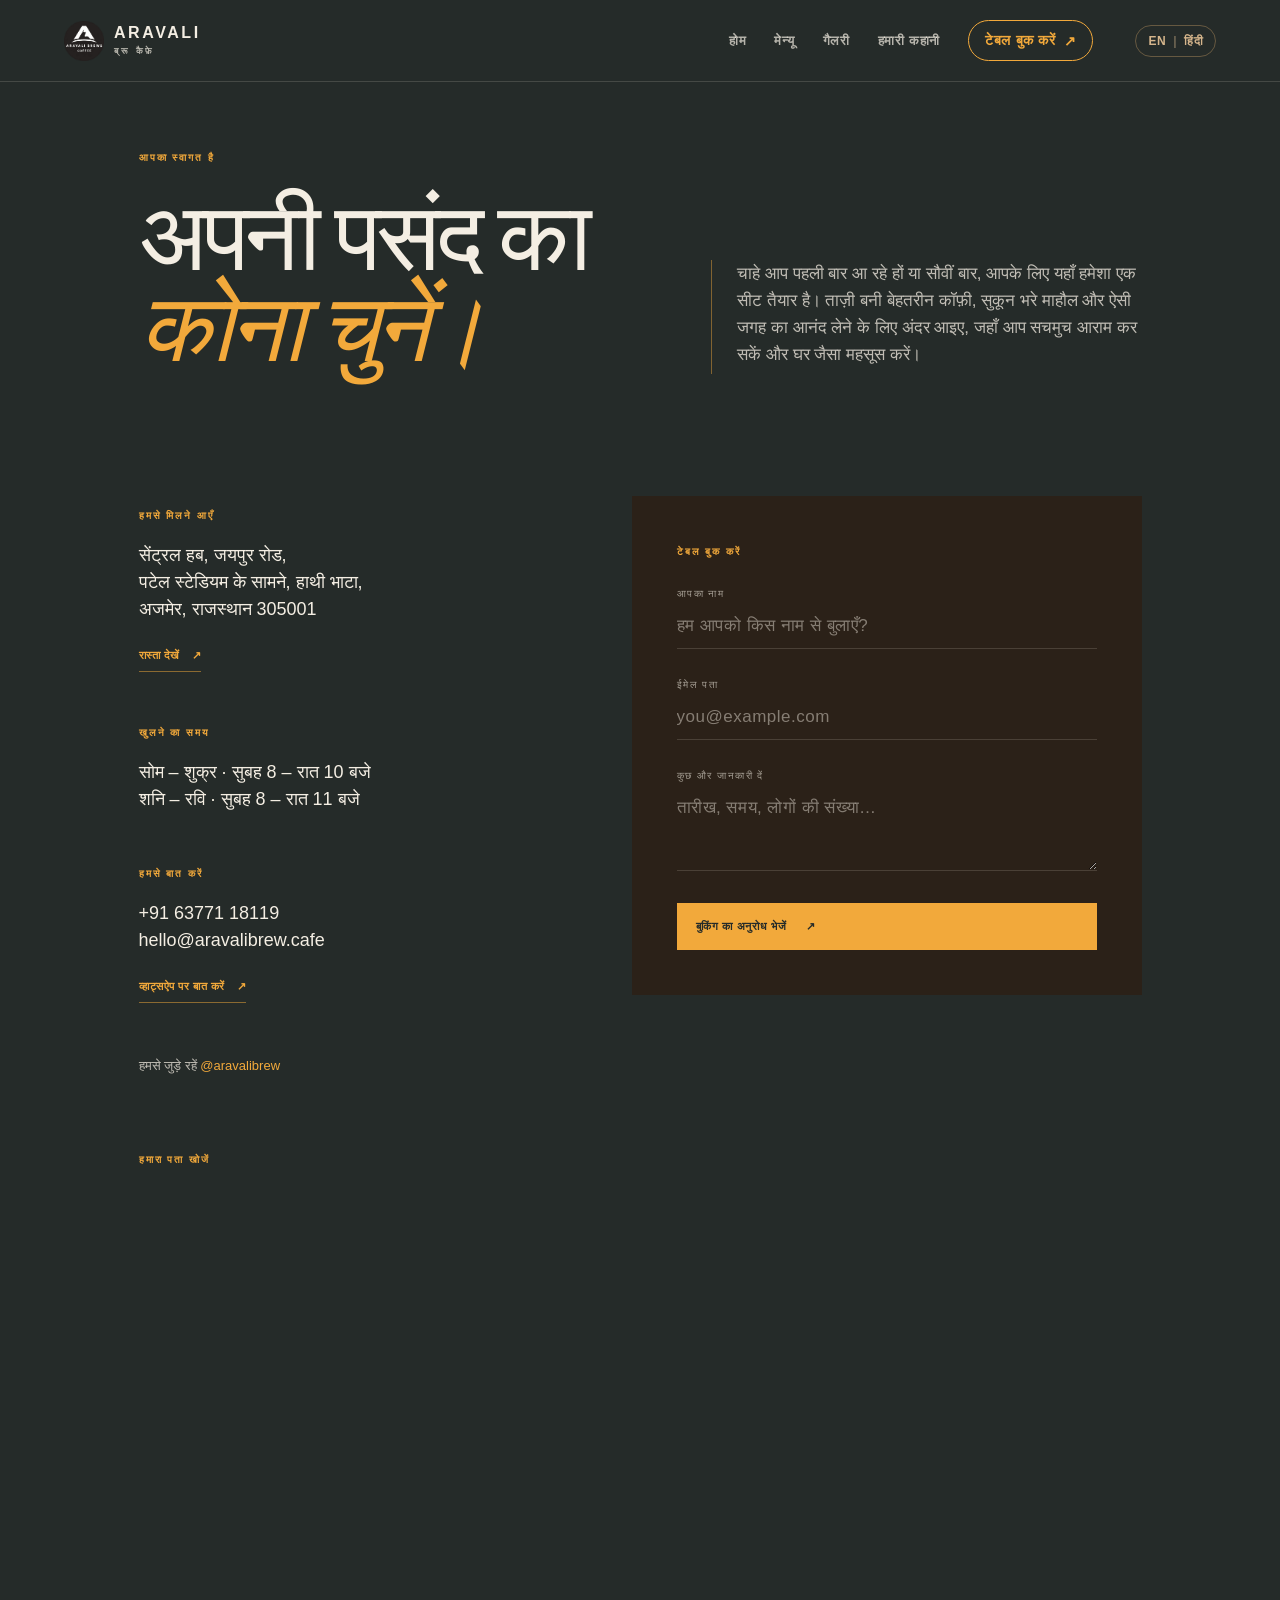
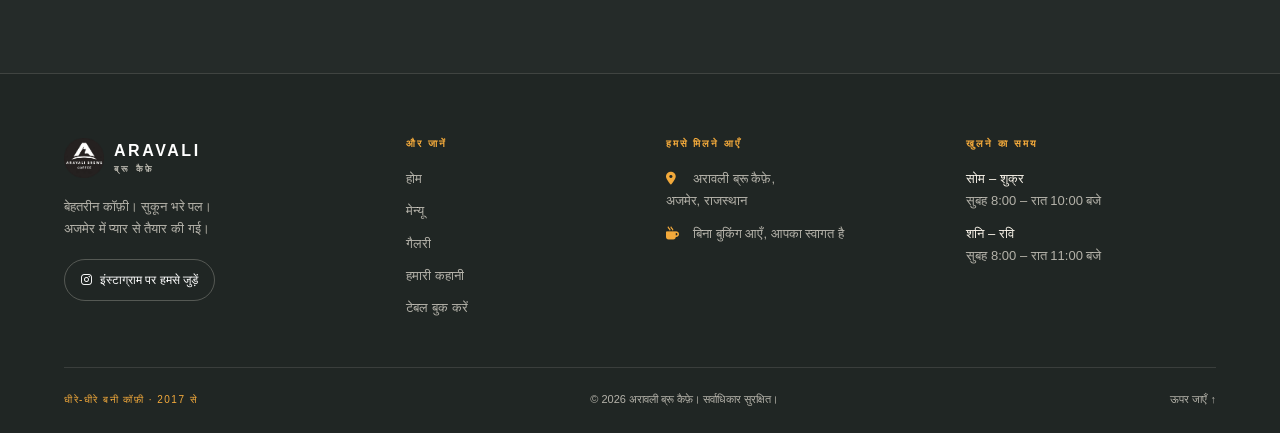
==== commit e53ed967: "Hindi linking update" ====
--- a/contact-hindi.html
+++ b/contact-hindi.html
@@ -33,7 +33,7 @@
     <a href="gallery-hindi.html">गैलरी</a>
     <a href="our-story-hindi.html">हमारी कहानी</a>
     <a class="nav-cta" href="contact-hindi.html">टेबल बुक करें <span>↗</span></a><!-- language -->
-    <a href="contact-hindi.html" class="language-toggle" lang="hi">
+    <a href="contact.html" class="language-toggle" lang="hi">
       <span class="lang-en">EN</span>
       <span class="lang-divider">|</span>
       <span class="lang-hi">हिंदी</span>
@@ -152,8 +152,8 @@
     </div>
 
     <div class="footer-bottom">
+      <span class="footer-tag">धीरे-धीरे बनी कॉफ़ी · 2017 से</span>
       <span>© 2026 अरावली ब्रू कैफ़े। सर्वाधिकार सुरक्षित।</span>
-      <span class="footer-tag">धीरे-धीरे बनी कॉफ़ी · 2017 से</span>
       <a href="#top">ऊपर जाएँ ↑</a>
     </div>
   </footer>
--- a/assets/style.css
+++ b/assets/style.css
@@ -946,7 +946,6 @@
     display: none; 
   }
 
-  /* print every panel: selectors match the specificity of your :target rules */
   .panel,
   #coffee,
   #kitchen,
@@ -981,7 +980,7 @@
 
 /* -------- Gallery ---------- */
   /* ---- shared container ---------- */
-  .hero,
+  .hero-g,
   .gallery {
     width: min(1100px, 90%);
     margin-left: auto;
@@ -989,7 +988,7 @@
   }
 
   /* ----- hero -------- */
-    .hero {
+    .hero-g {
   display: grid;
   grid-template-columns: 1.15fr 1fr;
   column-gap: clamp(30px, 6vw, 90px);
@@ -1005,8 +1004,10 @@
     letter-spacing: 0.2em;
     font-weight: bold;
     text-transform: uppercase;
-  }
-  .hero h1{
+      animation: rise 0.8s 0.1s ease both;
+
+  }
+  .hero-g h1{
     grid-column: 1;
     margin: 0;
     font-family: "Playfair Display", Georgia, serif;
@@ -1015,9 +1016,11 @@
     line-height: 0.8;
     letter-spacing: -0.05em;
     color: #f5efe6;
-  }
-
-  .hero h1 em {
+      animation: rise 0.8s 0.1s ease both;
+
+  }
+
+  .hero-g h1 em {
     display: block;
     color: #c9a24b;
     font-family: "Cormorant Garamond", "Playfair Display", serif;
@@ -1033,15 +1036,65 @@
     border-left: 1px solid rgba(201, 162, 75, 0.45);
     font-size: clamp(15px, 1.4vw, 17px);
     line-height: 1.6;
+      animation: rise 0.8s 0.1s ease both;
+
     color: #b9ab98;
   }
-
+/* ---------- Hindi gallery hero ---------- */
+.hero-hi {
+  width: min(1100px, 90%);
+  margin: 0 auto;
+  padding: clamp(50px, 6vw, 80px) 0 clamp(50px, 8vw, 100px);
+  display: grid;
+  grid-template-columns: 1.15fr 1fr;
+  column-gap: clamp(30px, 6vw, 90px);
+  align-items: end;
+}
+
+.label-hi {
+  grid-column: 1 / -1;
+  margin-bottom: 24px;
+  color: #c9a24b;
+  font: 600 13px "DM Sans", sans-serif;
+  letter-spacing: 0.05em;
+  animation: rise 0.8s 0.1s ease both;
+}
+
+.hero-hi h1 {
+  grid-column: 1;
+  font: 500 clamp(40px, 6.5vw, 76px) / 1.3 "Playfair Display", serif;
+  letter-spacing: 0;
+  color: #f5efe6;
+  animation: rise 0.8s 0.25s ease both;
+}
+
+.hero-hi h1 em {
+  display: block;
+  font-style: normal;
+  color: #c9a24b;
+}
+
+.intro-hi {
+  grid-column: 2;
+  max-width: 460px;
+  padding-left: clamp(16px, 2vw, 28px);
+  border-left: 1px solid rgba(201, 162, 75, 0.45);
+  font: clamp(15px, 1.4vw, 17px) / 1.8 "DM Sans", sans-serif;
+  color: #b9ab98;
+  animation: rise 0.8s 0.4s ease both;
+}
+
+@media (max-width: 768px) {
+  .hero-hi { grid-template-columns: 1fr; }
+  .hero-hi h1, .intro-hi { grid-column: 1; }
+  .intro-hi { max-width: 100%; margin-top: 24px; padding-left: 0; border-left: 0; }
+}
   /* tablets and phones: stack again */
   @media (max-width: 768px) {
-    .hero {
+    .hero-g {
       grid-template-columns: 1fr;
     }
-    .hero h1,
+    .hero-g h1,
     .intro {
       grid-column: 1;
     }
@@ -1148,7 +1201,7 @@
 
   /* --------phones (360px) ---------- */
   @media (max-width: 360px) {
-    .hero h1 {
+    .hero-g h1 {
       font-size: 44px;
     }
 
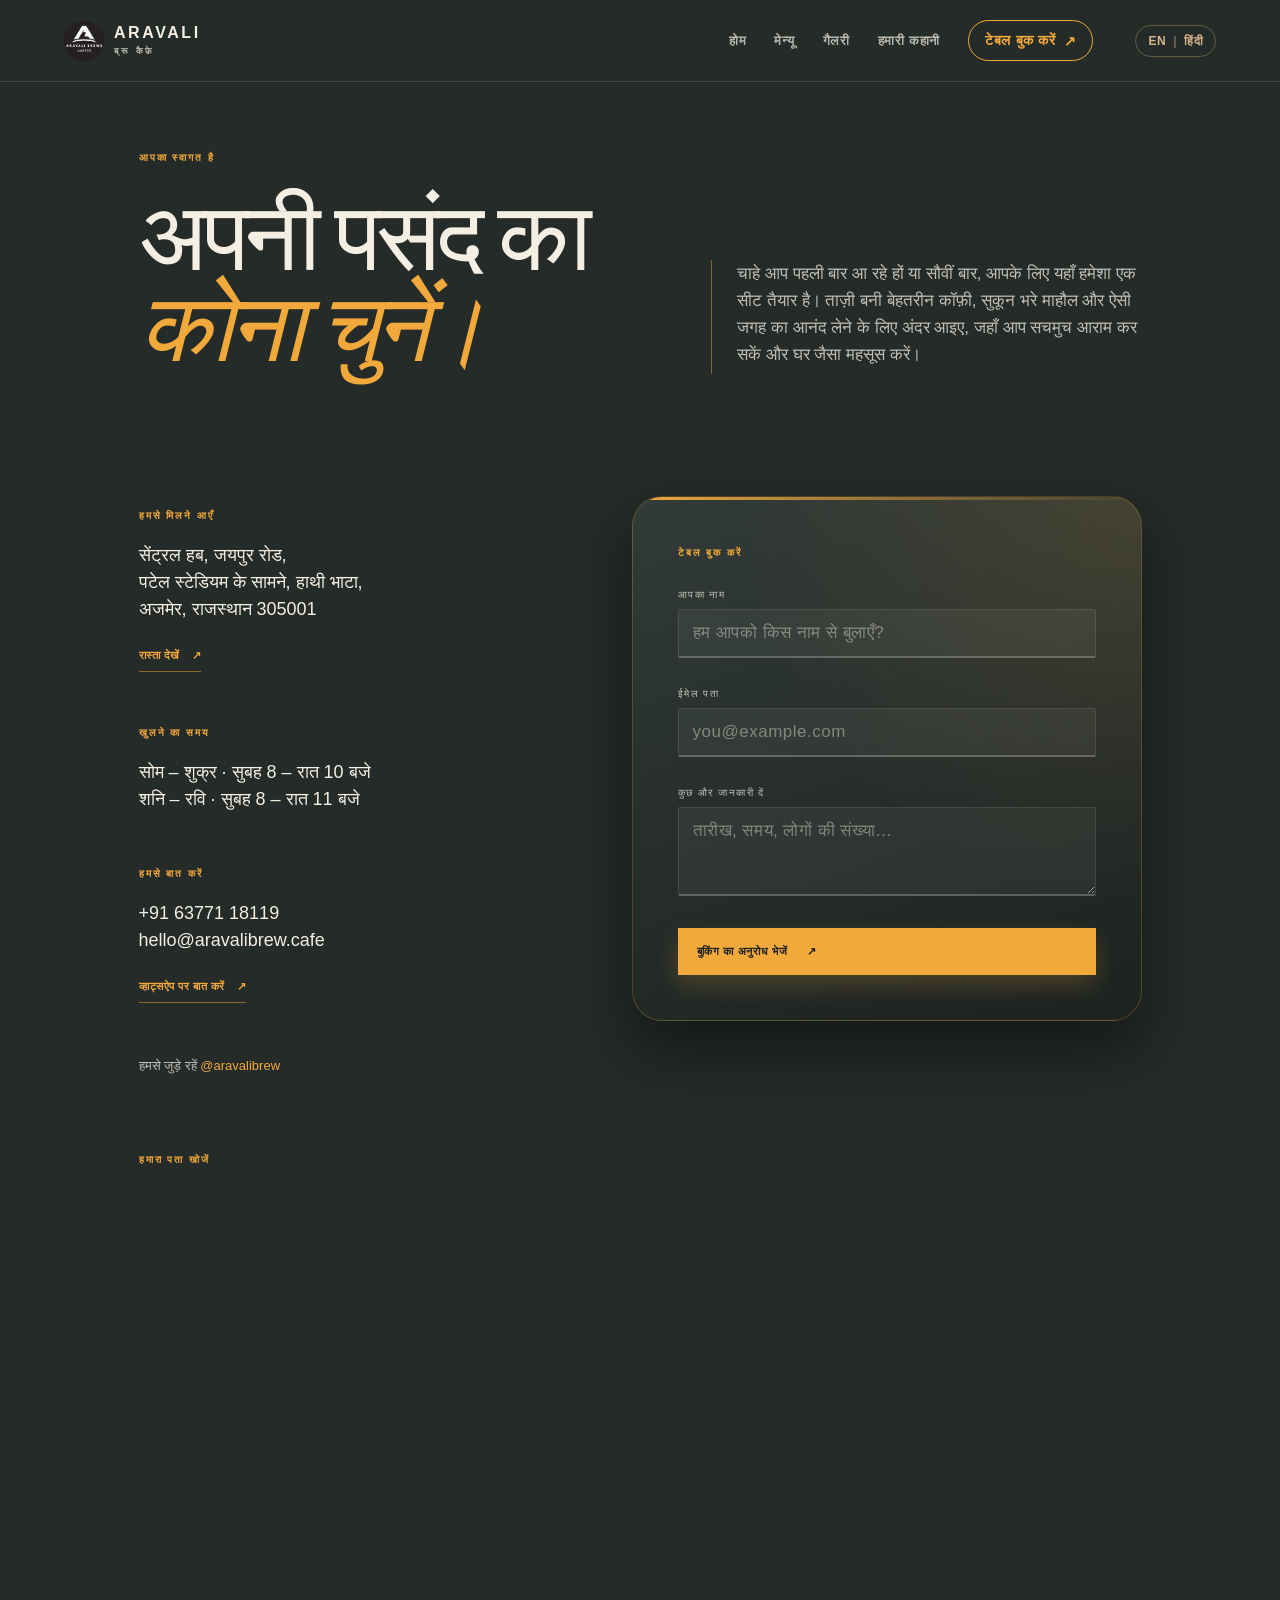
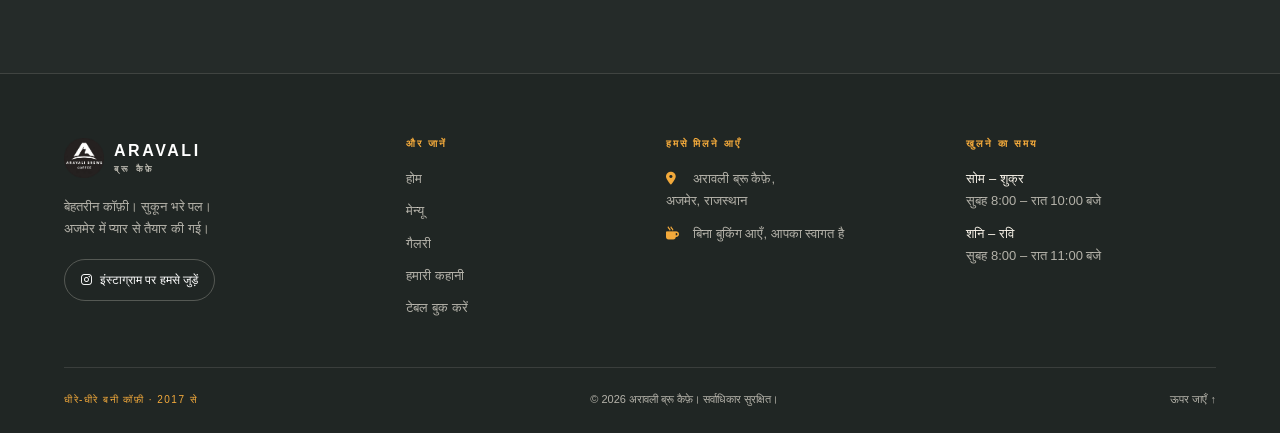
==== commit 4473e32a: "with no errors" ====
--- a/contact-hindi.html
+++ b/contact-hindi.html
@@ -19,7 +19,7 @@
     <span>ARAVALI<small>ब्रू कैफ़े</small></span>
   </a>
 
-<!--nav-list--->
+<!--nav-list-->
   <input type="checkbox" id="nav-list" class="nav-list">
   <label for="nav-list" class="hamburger" aria-label="मेन्यू खोलें">
     <span></span>
@@ -127,7 +127,7 @@
       </div>
 
       <div class="footer-col">
-        <h4>और जानें</h4>
+        <h2>और जानें</h2>
         <div class="footer-links">
           <a href="index-hindi.html">होम</a>
           <a href="menu-hindi.html">मेन्यू</a>
@@ -138,13 +138,13 @@
       </div>
 
       <div class="footer-col">
-        <h4>हमसे मिलने आएँ</h4>
+        <h2>हमसे मिलने आएँ</h2>
         <p><i class="fa-solid fa-location-dot"></i> अरावली ब्रू कैफ़े,<br>अजमेर, राजस्थान</p>
         <p><i class="fa-solid fa-mug-hot"></i> बिना बुकिंग आएँ, आपका स्वागत है</p>
       </div>
 
       <div class="footer-col">
-        <h4>खुलने का समय</h4>
+        <h2>खुलने का समय</h2>
         <p><span>सोम – शुक्र</span> सुबह 8:00 – रात 10:00 बजे</p>
         <p><span>शनि – रवि</span> सुबह 8:00 – रात 11:00 बजे</p>
       </div>
--- a/assets/style.css
+++ b/assets/style.css
@@ -342,7 +342,7 @@
       border-bottom: 1px solid rgba(244, 238, 227, 0.12);
     }
 
-    .footer-col h4 {
+    .footer-col h2 {
       margin-bottom: 18px;
       color: #F2A93B;
       font: 600 10px "DM Sans", sans-serif;
@@ -786,15 +786,16 @@
   font: 11px "DM Sans", sans-serif;
 }
 
-.menu-item h3{
+.menu-name{
+  display: block;
   margin-bottom: 7px;
   font: 500 clamp(20px, 2vw, 24px) "Playfair Display", serif;
 }
-.menu-item p{
+.menu-desc{
+  display: block;
   color: rgba(37, 43, 41, 0.7);
   font: 13px "DM Sans", sans-serif;
 }
-
 .menu-price {
   padding-top: 4px;
   color: #B8692F;
@@ -1336,7 +1337,7 @@
 
 /* ------- values ---------- */
 .values {
-  margin-top: clamp(80px, 12vw, 180px);
+  margin-top: clamp(28px, 4vw, 48px);   /* was clamp(80px, 12vw, 180px) */
   padding-bottom: clamp(60px, 8vw, 110px);
   display: grid;
   grid-template-columns: repeat(3, 1fr);
@@ -1384,6 +1385,19 @@
   font-size: 14px;
   line-height: 1.5;
   color: rgba(244, 238, 227, 0.7);
+}
+/* ------- divider between story and values ---------- */
+.story-divider {
+  width: min(1100px, 90%);
+  height: 1px;
+  margin: clamp(48px, 6vw, 80px) auto 0;
+  border: 0;
+  background: linear-gradient(
+    90deg,
+    rgba(242, 169, 59, 0),
+    rgba(242, 169, 59, 0.7) 50%,
+    rgba(242, 169, 59, 0)
+  );
 }
 
 /* ---------- Mobile: values stack ---------- */
@@ -1531,8 +1545,26 @@
   color: #F2A93B;
 }
 .form-card {
+  position: relative;
   padding: 50px 45px 45px;
-  background: #2B2118;
+  background:
+    radial-gradient(circle at 100% 0%, rgba(242, 169, 59, 0.12), transparent 55%),
+    linear-gradient(160deg, #323B38 0%, #1C2220 100%);
+  border: 1px solid rgba(242, 169, 59, 0.22);
+  box-shadow: 0 28px 60px rgba(0, 0, 0, 0.45);
+  overflow: hidden;
+  border-radius: 30px;
+}
+
+/* thin amber line along the top edge */
+.form-card::before {
+  content: "";
+  position: absolute;
+  top: 0;
+  left: 0;
+  right: 0;
+  height: 3px;
+  background: linear-gradient(90deg, #F2A93B, rgba(242, 169, 59, 0));
 }
 
 .field {
@@ -1540,26 +1572,27 @@
 }
 .field label {
   display: block;
-  margin-bottom: 4px;
+  margin-bottom: 8px;
   font-size: 10px;
   letter-spacing: 0.15em;
   text-transform: uppercase;
-  color: rgba(244, 238, 227, 0.6);
+  color: rgba(244, 238, 227, 0.75);
 }
 .field input,
-.field textarea{
+.field textarea {
   display: block;
   width: 100%;
-  padding: 12px 0;
-  background: none;
-  border: 0;
-  border-bottom: 1px solid rgba(244, 238, 227, 0.15);
+  padding: 13px 14px;
+  background: rgba(244, 238, 227, 0.05);
+  border: 1px solid rgba(244, 238, 227, 0.10);
+  border-bottom: 2px solid rgba(244, 238, 227, 0.25);
+  border-radius: 2px;
   outline: 0;
-  color: #F4EEE3;
+  color: #F7F2E8;
   font-family: "DM Sans", sans-serif;
   font-size: 17px;
   letter-spacing: 0.03em;
-  transition: border-color 0.3s;
+  transition: border-color 0.3s, background 0.3s, box-shadow 0.3s;
 }
 .field textarea {
   min-height: 80px;
@@ -1567,13 +1600,27 @@
 }
 .field input::placeholder,
 .field textarea::placeholder {
-  color: rgba(244, 238, 227, 0.45);
-}
-
+  color: rgba(244, 238, 227, 0.42);
+}
+.field input:hover,
+.field textarea:hover {
+  background: rgba(244, 238, 227, 0.07);
+}
 .field input:focus,
 .field textarea:focus {
+  background: rgba(242, 169, 59, 0.07);
+  border-color: rgba(242, 169, 59, 0.45);
   border-bottom-color: #F2A93B;
-}
+  box-shadow: 0 0 0 3px rgba(242, 169, 59, 0.12);
+}
+
+/* stops the browser's white/yellow autofill background */
+.field input:-webkit-autofill {
+  -webkit-text-fill-color: #F7F2E8;
+  -webkit-box-shadow: 0 0 0 1000px #2A322F inset;
+  caret-color: #F7F2E8;
+}
+
 .form-card button {
   display: flex;
   align-items: center;
@@ -1583,17 +1630,19 @@
   padding: 17px 19px;
   background: #F2A93B;
   border: 0;
-  color: #252B29;
+  color: #1C2220;
   font-family: "DM Sans", sans-serif;
   font-size: 11px;
-  font-weight: 600;
+  font-weight: 700;
   letter-spacing: 0.06em;
   cursor: pointer;
-  transition: background 0.3s, transform 0.3s;
-}
-.form-card button:hover{
+  box-shadow: 0 10px 24px rgba(242, 169, 59, 0.22);
+  transition: background 0.3s, transform 0.3s, box-shadow 0.3s;
+}
+.form-card button:hover {
   background: #F7F2E8;
   transform: translateY(-3px);
+  box-shadow: 0 14px 30px rgba(242, 169, 59, 0.35);
 }
 
 /* ------- google map ---------- */
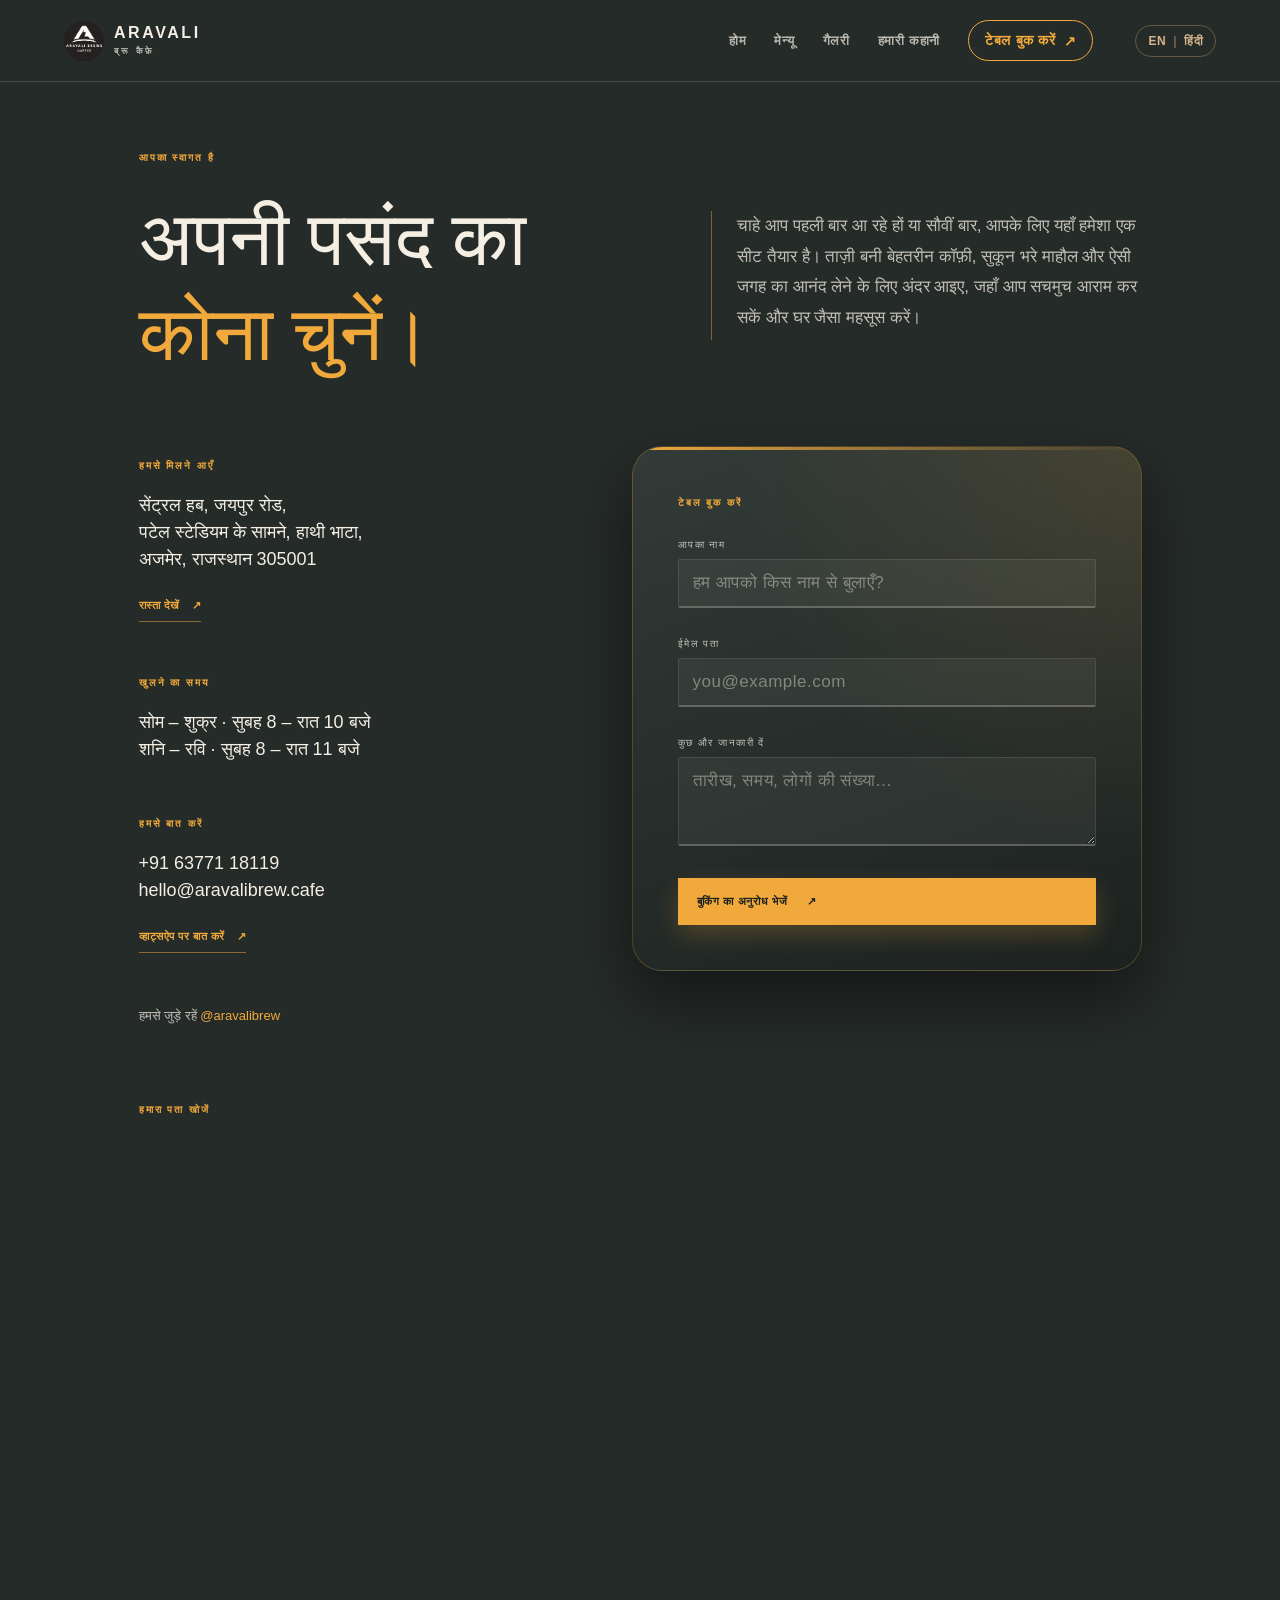
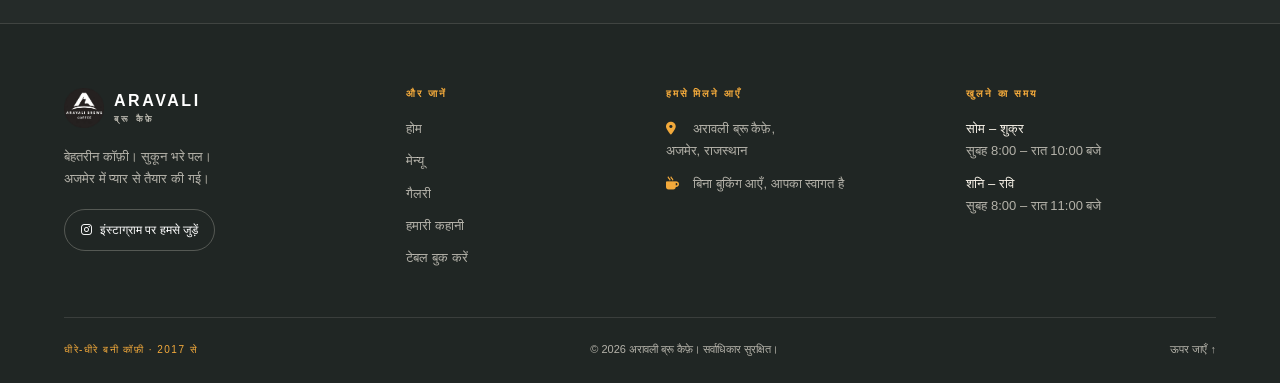
==== commit a4e96a62: "Update website files" ====
--- a/contact-hindi.html
+++ b/contact-hindi.html
@@ -4,7 +4,7 @@
   <meta charset="UTF-8">
   <meta name="viewport" content="width=device-width, initial-scale=1">
   <title>संपर्क करें | अरावली ब्रू कैफ़े</title>
-      <link rel="shortcut icon" href="../images/logo.png" type="image/x-icon">
+      <link rel="shortcut icon" href="assets/images/logo.png" type="image/x-icon">
 
 <link rel="stylesheet" href="https://cdnjs.cloudflare.com/ajax/libs/font-awesome/6.5.1/css/all.min.css">
   <link rel="stylesheet" href="./assets/style.css">
@@ -43,8 +43,8 @@
   <main>
 
     <!-- Intro -->
-    <section class="contact-intro">
-      <p class="eyebrow">आपका स्वागत है</p>
+    <section class="contact-intro contact-intro-hi">
+        <p class="eyebrow">आपका स्वागत है</p>
       <h1>अपनी पसंद का<br><em>कोना चुनें।</em></h1>
       <p class="contact-intro-copy">चाहे आप पहली बार आ रहे हों या सौवीं बार, आपके लिए यहाँ हमेशा एक सीट तैयार है। ताज़ी बनी बेहतरीन कॉफ़ी, सुकून भरे माहौल और ऐसी जगह का आनंद लेने के लिए अंदर आइए, जहाँ आप सचमुच आराम कर सकें और घर जैसा महसूस करें।</p>
     </section>
@@ -158,4 +158,4 @@
     </div>
   </footer>
 </body>
-</html>+</html>
--- a/assets/style.css
+++ b/assets/style.css
@@ -583,10 +583,9 @@
   display: grid;
   grid-template-columns: minmax(0, 1.15fr) minmax(0, 1fr);
   column-gap: clamp(30px, 6vw, 90px);
-  align-items: end;
-  padding: clamp(36px, 5vw, 70px) clamp(22px, 10vw, 150px) clamp(72px, 9vw, 120px);
-}
-
+  align-items: start;
+  padding: clamp(36px, 5vw, 70px) clamp(22px, 10vw, 150px) clamp(32px, 4vw, 56px);   
+}
 .page-intro .eyebrow {
   grid-column: 1 / -1;
   animation: rise 0.8s 0.1s ease both;
@@ -610,7 +609,8 @@
   grid-column: 2;
   width: 100%;
   max-width: 460px;
-  margin-bottom: clamp(16px, 2.5vw, 25px);
+  margin-top: clamp(8px, 1.5vw, 20px);       
+  margin-bottom: 0;                           
   padding-bottom: 6px;
   padding-left: clamp(16px, 2vw, 28px);
   border-left: 1px solid rgba(242, 169, 59, 0.45);
@@ -904,80 +904,159 @@
   }
 }/* -------- print-friendly menu -------- */
 @media print {
-  @page { margin: 14mm; }
-
-  * {
-    animation: none;
-    transition: none;
+  @page { size: A4; margin: 16mm; }
+
+  *, *::before, *::after {
+    animation: none !important;
+    transition: none !important;
     -webkit-print-color-adjust: exact;
     print-color-adjust: exact;
   }
 
-  body,
-  .page-intro,
-  .menu-section {
-    background: #fff;
-    color: #000;
-  }
-
+  body, .page-intro, .menu-section {
+    background: #fff !important;
+    color: #000 !important;
+  }
+
+  /* hide navigation, tabs, photos, footer */
+  .site-header,
+  .main-nav,
+  .hamburger,
+  .tabs,
+  .menu-aside,
+  .site-footer {
+    display: none !important;
+  }
+
+  /* intro */
   .page-intro {
     display: block;
-    padding: 0 0 16px;
-  }
-  .page-intro h1 { 
-    font-size: 40px;
-     margin: 8px 0; 
-    }
+    padding: 0 0 14px;
+    border-bottom: 2px solid #000;
+  }
+  .page-intro .eyebrow {
+    color: #555 !important;
+    font-size: 9pt;
+  }
+  .page-intro h1 {
+    max-width: none;
+    margin: 4px 0 8px;
+    font-size: 30pt;
+    line-height: 1.1;
+    letter-spacing: 0;
+    color: #000;
+  }
+  .page-intro h1 em {
+    color: #7a4a1c !important;
+  }
   .intro-copy {
     max-width: none;
-    padding-left: 12px;
-    color: #333;
-  }
-
-  .menu-section { 
-    padding: 0; 
-  }
-
-  /* hide interactive and decorative parts */
-  .tabs,
-  .menu-aside,
-  nav,
-  header,
-  footer { 
-    display: none; 
-  }
-
+    margin: 0;
+    padding: 0;
+    border: 0;
+    color: #333 !important;
+    font-size: 10pt;
+    line-height: 1.5;
+  }
+
+  /* menu area: coffee first, then kitchen, then sweet */
+  .menu-section {
+    padding: 0;
+    display: flex;
+    flex-direction: column;
+  }
+  #coffee  { order: 1; }
+  #kitchen { order: 2; }
+  #sweet   { order: 3; }
   .panel,
   #coffee,
   #kitchen,
   #sweet,
   #kitchen:target ~ #coffee,
   #sweet:target ~ #coffee {
+    display: block !important;
+    margin-top: 18px;
+    gap: 0;
+    break-inside: avoid;
+  }
+
+  .panel::before {
     display: block;
-    margin-top: 20px;
-  }
-
+    width: 100%;
+    break-after: avoid;
+  }
+
+  /* section title */
+  .panel::before {
+    content: attr(data-title);
+    display: block;
+    margin-bottom: 4px;
+    padding-bottom: 4px;
+    border-bottom: 1px solid #7a4a1c;
+    color: #7a4a1c;
+    font: 600 11pt "DM Sans", sans-serif;
+    letter-spacing: 0.12em;
+    text-transform: uppercase;
+  }
+
+    .menu-list {
+    display: block;
+    width: 100%;
+    margin: 0;
+    padding: 0;
+    flex: none;
+  }
+
+  /* items */
   .menu-item,
   .menu-item:hover,
   .pick-1:checked ~ .menu-list .item-1,
   .pick-2:checked ~ .menu-list .item-2,
   .pick-3:checked ~ .menu-list .item-3,
   .pick-4:checked ~ .menu-list .item-4 {
-    padding: 10px 0;
+    padding: 7px 0;
     background: none;
+    border-bottom: 1px dotted #999;
     break-inside: avoid;
     cursor: auto;
-  }
-  .menu-item p { 
-    color: #333; 
-  }
-
-  a { 
-    color: inherit; 
-    text-decoration: none; 
-  }
-}
-
+    opacity: 1;
+    transform: none;
+  }
+  .menu-number { 
+    color: #7a4a1c; 
+    font-size: 9pt; 
+  }
+  .menu-name   
+  { 
+    margin-bottom: 2px; 
+    font-size: 13pt; 
+    color: #000; 
+  }
+  .menu-desc   
+  { 
+    font-size: 9pt; 
+    color: #444 !important;
+   }
+  .menu-price  { 
+    color: #000;
+     font-size: 13pt; 
+     font-weight: 600; 
+    }
+
+  /* simple footer line */
+  .menu-section::after {
+    content: "Aravali Brew Cafe · Ajmer, Rajasthan · aravalibrews";
+    order: 4;
+    margin-top: 24px;
+    padding-top: 8px;
+    border-top: 1px solid #999;
+    color: #555;
+    font-size: 9pt;
+    text-align: center;
+  }
+
+  a { color: inherit; text-decoration: none; }
+}
 
 /* -------- Gallery ---------- */
   /* ---- shared container ---------- */
@@ -1045,11 +1124,11 @@
 .hero-hi {
   width: min(1100px, 90%);
   margin: 0 auto;
-  padding: clamp(50px, 6vw, 80px) 0 clamp(50px, 8vw, 100px);
+  padding: clamp(50px, 6vw, 80px) 0 clamp(28px, 4vw, 56px);   
   display: grid;
   grid-template-columns: 1.15fr 1fr;
   column-gap: clamp(30px, 6vw, 90px);
-  align-items: end;
+  align-items: start;                                          
 }
 
 .label-hi {
@@ -1078,6 +1157,7 @@
 .intro-hi {
   grid-column: 2;
   max-width: 460px;
+  margin-top: clamp(8px, 1.5vw, 20px);                         
   padding-left: clamp(16px, 2vw, 28px);
   border-left: 1px solid rgba(201, 162, 75, 0.45);
   font: clamp(15px, 1.4vw, 17px) / 1.8 "DM Sans", sans-serif;
@@ -1223,12 +1303,12 @@
 }
 
 /* ----- intro ---------- */
-.story-intro{
+.story-intro {
   display: grid;
   grid-template-columns: 1.15fr 1fr;
   column-gap: clamp(30px, 6vw, 90px);
-  align-items: end;
-  padding: clamp(32px, 5vw, 70px) 0 clamp(64px, 10vw, 140px);
+  align-items: start;
+  padding: clamp(32px, 5vw, 70px) 0 clamp(28px, 4vw, 56px);  
 }
 .story-intro .eyebrow {
   grid-column: 1 / -1;
@@ -1281,6 +1361,25 @@
     padding-left: 0;
     border-left: 0;
   }
+
+.story-intro-hi {
+  align-items: start;
+}
+
+.story-intro-hi h1 {
+  line-height: 1.25;      
+  letter-spacing: 0;
+  font-size: clamp(40px, 6.5vw, 76px);
+}
+
+.story-intro-hi h1 em {
+  font-style: normal;     
+}
+
+.story-intro-hi .story-intro-copy {
+  margin-top: clamp(8px, 1.5vw, 20px);
+  line-height: 1.8;
+}
 }
 /* -----photo + story -------- */
 .story {
@@ -1306,18 +1405,16 @@
 .story-photo:hover img {
   transform: scale(1.05);
 }
-
 .story-text {
-  padding-top: clamp(0px, 2vw, 30px);
-}
-
+  padding-top: 0;                    
+}
 
 .story-text .year {
-  margin-bottom: clamp(20px, 3vw, 35px);
+  margin-bottom: clamp(12px, 2vw, 20px);   
   font-family: "Cormorant Garamond", "Playfair Display", serif;
   font-size: clamp(56px, 6vw, 72px);
   font-style: italic;
-  line-height: 1;
+  line-height: 0.9;                   
   color: #F2A93B;
 }
 
@@ -1337,7 +1434,7 @@
 
 /* ------- values ---------- */
 .values {
-  margin-top: clamp(28px, 4vw, 48px);   /* was clamp(80px, 12vw, 180px) */
+  margin-top: clamp(28px, 4vw, 48px);  
   padding-bottom: clamp(60px, 8vw, 110px);
   display: grid;
   grid-template-columns: repeat(3, 1fr);
@@ -1386,7 +1483,7 @@
   line-height: 1.5;
   color: rgba(244, 238, 227, 0.7);
 }
-/* ------- divider between story and values ---------- */
+/* ------- divider----- */
 .story-divider {
   width: min(1100px, 90%);
   height: 1px;
@@ -1400,7 +1497,7 @@
   );
 }
 
-/* ---------- Mobile: values stack ---------- */
+/* ---------- Mobile------- */
 @media (max-width: 700px) {
   .values {
     grid-template-columns: 1fr;
@@ -1473,7 +1570,26 @@
   line-height: 1.6;
   color: rgba(244, 238, 227, 0.75);
   animation: rise 0.8s 0.4s ease both;
-}/* -------- info n form -------- */
+}
+.contact-intro.contact-intro-hi {
+  align-items: start;
+  padding-bottom: clamp(36px, 5vw, 64px);
+}
+
+.contact-intro.contact-intro-hi h1 {
+  line-height: 1.25;
+  letter-spacing: 0;
+  font-size: clamp(40px, 6.5vw, 76px);
+}
+
+.contact-intro.contact-intro-hi h1 em {
+  font-style: normal;
+}
+
+.contact-intro.contact-intro-hi .contact-intro-copy {
+  margin-top: clamp(8px, 1.5vw, 20px);
+  line-height: 1.8;
+}
 .contact-grid {
   width: 1003px;
   max-width: 90%;
@@ -1484,7 +1600,7 @@
   gap: 60px;
   align-items: start;
 }
-
+/* -------- info n form -------- */
 /* left side */
 .info {
   padding-top: 14px;
@@ -1556,7 +1672,6 @@
   border-radius: 30px;
 }
 
-/* thin amber line along the top edge */
 .form-card::before {
   content: "";
   position: absolute;
@@ -1614,7 +1729,6 @@
   box-shadow: 0 0 0 3px rgba(242, 169, 59, 0.12);
 }
 
-/* stops the browser's white/yellow autofill background */
 .field input:-webkit-autofill {
   -webkit-text-fill-color: #F7F2E8;
   -webkit-box-shadow: 0 0 0 1000px #2A322F inset;
@@ -1738,4 +1852,4 @@
   .map-frame {
     height: 220px;
   }
-}+}
